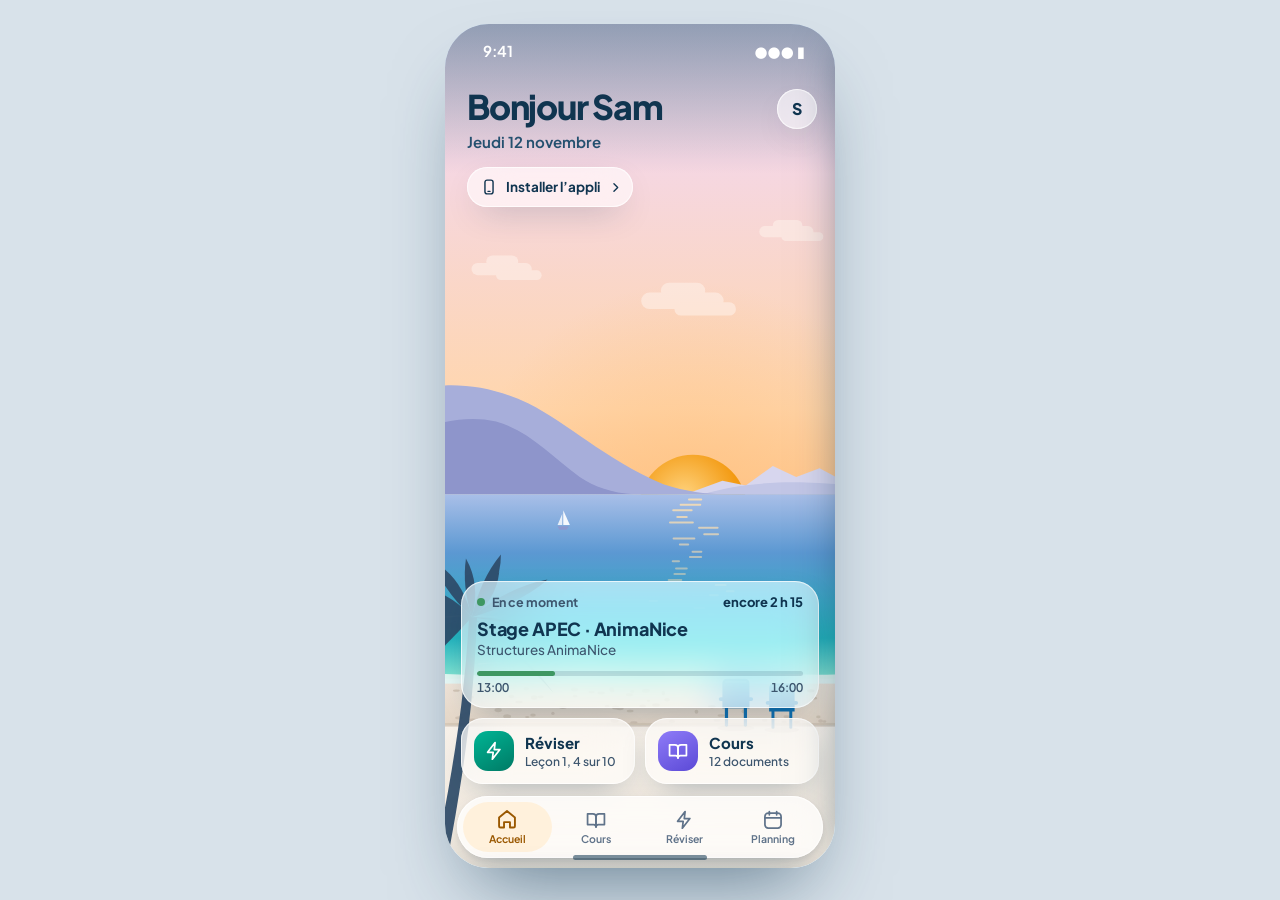
==== docs/design/prototype.html @ 5687e1c4 "Phase 4 prep: « Une vraie appli » (prototype, brief, Cours, plain-words docs) - docs/design/prototyp" ====
<!doctype html>
<!--
  Promo MAPST · Phase 4 « Une vraie appli »: a working prototype of the new shell.
  Written by Claude chat on 12 Nov 2026. Read docs/phases/phase-4.md first: it says where each
  block of this file goes in the app. The CSS here is meant to be copied, not re-invented.

  What works: the 4 tabs and their transitions, the floating glass tab bar, the living home
  (sky by time of day, entrance, « Le savais-tu ? »), the coloured tab headers that shrink on
  scroll, one pushed page (tap a theme in Réviser), the install sheet (tap « Installer l'appli »).
  Try a sky with ?ciel=aube | jour | couchant | nuit, and the installed look with &installe. On a computer it shows inside a phone frame.

  Open it through a local server from the repository root:
      python3 -m http.server 8000   then   http://localhost:8000/docs/design/prototype.html
-->
<html lang="fr">
<head>
<meta charset="utf-8">
<meta name="viewport" content="width=device-width, initial-scale=1, viewport-fit=cover">
<meta name="apple-mobile-web-app-capable" content="yes">
<meta name="apple-mobile-web-app-status-bar-style" content="black-translucent">
<title>Promo MAPST, prototype</title>
<style>
@font-face { font-family: "Plus Jakarta Sans"; src: url("../../vendor/fonts/plus-jakarta-sans.woff2") format("woff2"); font-weight: 200 800; }

/* ======================================================================================
   1. TOKENS. Same as Phase 3 (css/01-tokens.css), plus the block « new in Phase 4 ».
   ====================================================================================== */
:root {
  --bg: #F3F7FA; --surface: #FFFFFF; --surface-2: #EDF3F7; --line: #E1E9F0;
  --ink: #103550; --ink-2: #4F6680; --ink-3: #60738A; --on-accent: #FFFFFF;
  --scrim: rgba(16, 53, 80, .42);
  --azur: #1070B0;           --azur-ink: #1070B0;           --azur-tint: #E5F1FA;
  --turquoise: #00E6BF;      --turquoise-ink: #007A65;      --turquoise-tint: #DCFAF2;
  --soleil: #F09000;         --soleil-ink: #9A5800;         --soleil-tint: #FFF1DC;
  --lavande: #7766EE;        --lavande-ink: #5B49D6;        --lavande-tint: #EEECFE;
  --bougainvillier: #E0437C; --bougainvillier-ink: #BE2C62; --bougainvillier-tint: #FDE7EF;
  --olivier: #3E9762;        --olivier-ink: #2E7A4E;        --olivier-tint: #E3F4E9;
  --galet: #8E9BA8;          --galet-ink: #5A6B7C;          --galet-tint: #EEF1F4;
  --citron: #E7B416;         --citron-ink: #7A5D00;         --citron-tint: #FFF5D3;
  --btn: #00E6BF; --on-btn: #103550;
  --font: "Plus Jakarta Sans", system-ui, -apple-system, "Segoe UI", sans-serif;
  --r-sheet: 28px; --r-card: 20px; --r-tile: 18px; --r-control: 12px; --r-pill: 999px;
  --shadow: 0 1px 2px rgba(16, 53, 80, .05), 0 10px 28px -14px rgba(16, 53, 80, .28);
  --gutter: 16px;

  /* ---------- new in Phase 4 ---------- */
  /* One gradient per tab: the header of the tab, the bar of its pages, the status bar behind the clock.
     The top of each gradient is dark enough for the white clock of the iPhone (3:1 or more). */
  --grad-accueil:  linear-gradient(168deg, #8A4B00 0%, #C97A00 55%, #F0A93A 100%);   /* Profil and its pages */
  --grad-cours:    linear-gradient(168deg, #5140CC 0%, #7362EC 52%, #A898FF 100%);
  --grad-reviser:  linear-gradient(168deg, #006553 0%, #00977C 52%, #25CDAE 100%);
  --grad-planning: linear-gradient(168deg, #0A5489 0%, #1070B0 50%, #49A4E2 100%);
  --top-accueil: #8A4B00; --top-cours: #5140CC; --top-reviser: #006553; --top-planning: #0A5489;   /* theme-color on Android */
  /* Glass: translucent surfaces that blur what is behind them. */
  --glass: rgba(255, 255, 255, .62);
  --glass-strong: rgba(255, 255, 255, .78);
  --glass-line: rgba(255, 255, 255, .72);
  --glass-blur: blur(22px) saturate(170%);
  --glass-shadow: 0 12px 34px -14px rgba(16, 53, 80, .42);
  --on-glass: #103550; --on-glass-2: #3D566E;
  /* Glass on a coloured header (white text). */
  --glass-on-color: rgba(255, 255, 255, .2);
  --glass-on-color-line: rgba(255, 255, 255, .28);
  /* Motion: three durations, two curves. Nothing else. */
  --t-fast: 160ms; --t-base: 260ms; --t-slow: 520ms;
  --ease-out: cubic-bezier(.2, .8, .2, 1);          /* things arriving */
  --ease-spring: cubic-bezier(.3, 1.45, .45, 1);    /* things that land with a little bounce */
  /* Safe areas of the phone (the frame below fakes them on a computer). */
  --safe-top: env(safe-area-inset-top, 0px);
  --safe-bottom: env(safe-area-inset-bottom, 0px);
  --tabbar-h: 62px;
  --tabbar-gap: max(10px, calc(var(--safe-bottom) - 8px));     /* space under the floating bar */
  --tabbar-space: calc(var(--tabbar-h) + var(--tabbar-gap) + 14px);  /* room to leave at the end of every page */
}
@media (prefers-color-scheme: dark) {
  :root {
    --bg: #0B1A28; --surface: #132637; --surface-2: #1B3146; --line: #23394E;
    --ink: #EAF2F8; --ink-2: #A9BCCC; --ink-3: #7F98AD; --on-accent: #0B1A28;
    --scrim: rgba(0, 0, 0, .55);
    --azur: #3D9AE0;           --azur-ink: #7CC0F2;           --azur-tint: rgba(61, 154, 224, .18);
    --turquoise: #00E6BF;      --turquoise-ink: #41EDCF;      --turquoise-tint: rgba(0, 230, 191, .14);
    --soleil: #FF9F1C;         --soleil-ink: #FFB95C;         --soleil-tint: rgba(255, 159, 28, .16);
    --lavande: #8F82FF;        --lavande-ink: #B4ABFF;        --lavande-tint: rgba(143, 130, 255, .18);
    --bougainvillier: #FF5C93; --bougainvillier-ink: #FF8FB5; --bougainvillier-tint: rgba(255, 92, 147, .16);
    --olivier: #4FBF7F;        --olivier-ink: #86DAA8;        --olivier-tint: rgba(79, 191, 127, .16);
    --galet: #8E9BA8;          --galet-ink: #B9C4CF;          --galet-tint: rgba(142, 155, 168, .16);
    --citron: #F5CF4A;         --citron-ink: #F8DA74;         --citron-tint: rgba(245, 207, 74, .15);
    --shadow: 0 1px 2px rgba(0, 0, 0, .3), 0 12px 28px -16px rgba(0, 0, 0, .7);
    --grad-accueil:  linear-gradient(168deg, #4F2B00 0%, #7A4A00 55%, #A86A12 100%);
    --grad-cours:    linear-gradient(168deg, #2E2385 0%, #4A3BB8 55%, #6A5AD8 100%);
    --grad-reviser:  linear-gradient(168deg, #00382E 0%, #005E4E 55%, #008A72 100%);
    --grad-planning: linear-gradient(168deg, #06304F 0%, #0B4C7C 55%, #1670AE 100%);
    --top-accueil: #4F2B00; --top-cours: #2E2385; --top-reviser: #00382E; --top-planning: #06304F;
  }
}

/* ======================================================================================
   2. APP FEEL. These few rules are what stops it feeling like a web page.
   ====================================================================================== */
* { box-sizing: border-box; -webkit-tap-highlight-color: transparent; }
html, body { height: 100%; margin: 0; overflow: hidden; overscroll-behavior: none; background: var(--bg); }
body { font: 500 15px/1.45 var(--font); color: var(--ink); -webkit-font-smoothing: antialiased;
       -webkit-user-select: none; user-select: none; -webkit-touch-callout: none; touch-action: manipulation; }
button, a { font: inherit; color: inherit; text-decoration: none; border: 0; background: none; padding: 0; text-align: inherit; cursor: pointer; }
/* Everything you can tap answers the finger at once. */
.tap { transition: transform var(--t-fast) var(--ease-out), opacity var(--t-fast); }
.tap:active { transform: scale(.965); opacity: .9; }
svg.i { width: 22px; height: 22px; fill: none; stroke: currentColor; stroke-width: 1.9; stroke-linecap: round; stroke-linejoin: round; flex: none; }
svg.i--s { width: 18px; height: 18px; } svg.i--xs { width: 15px; height: 15px; stroke-width: 2.2; } svg.i--fill { fill: currentColor; stroke: none; }

/* The app fills the screen and never scrolls as a whole: each view scrolls inside. */
.app { position: fixed; inset: 0; overflow: hidden; background: var(--bg); }
.view { position: absolute; inset: 0; overflow-y: auto; overscroll-behavior: contain; -webkit-overflow-scrolling: touch;
        visibility: hidden; scrollbar-width: none; }
.view::-webkit-scrollbar { display: none; }
.view.is-on { visibility: visible; }

/* ======================================================================================
   3. CHANGING TAB. The new view comes from the side of its tab; its blocks follow one by one.
   ====================================================================================== */
.view.is-entering { animation: view-in var(--t-base) var(--ease-out) both; }
.view.is-leaving  { visibility: visible; animation: view-out var(--t-fast) ease-in both; pointer-events: none; }
@keyframes view-in  { from { opacity: 0; transform: translateX(calc(var(--dir, 1) * 26px)); } }
@keyframes view-out { to   { opacity: 0; transform: translateX(calc(var(--dir, 1) * -14px)); } }
/* Blocks marked .rise come up one after the other (set --i: 0, 1, 2… in order). */
.view.is-entering .rise { animation: rise var(--t-slow) var(--ease-out) both; animation-delay: calc(60ms + var(--i, 0) * 45ms); }
@keyframes rise { from { opacity: 0; transform: translateY(14px); } }

/* ======================================================================================
   4. THE TAB BAR. A glass capsule that floats over the page; a « lens » slides under the icons.
   ====================================================================================== */
.tabbar { position: absolute; left: 12px; right: 12px; bottom: var(--tabbar-gap); height: var(--tabbar-h); z-index: 20;
          display: grid; grid-template-columns: repeat(4, 1fr); padding: 6px; border-radius: 31px;
          background: var(--glass-strong); -webkit-backdrop-filter: var(--glass-blur); backdrop-filter: var(--glass-blur);
          box-shadow: 0 14px 34px -12px rgba(16, 53, 80, .38), 0 2px 6px rgba(16, 53, 80, .08), inset 0 0 0 1px var(--glass-line); }
.tabbar__lens { position: absolute; top: 6px; bottom: 6px; left: 6px; width: calc((100% - 12px) / 4); border-radius: 25px;
                background: var(--lens, var(--soleil-tint)); transform: translateX(calc(var(--at, 0) * 100%));
                transition: transform 420ms var(--ease-spring), background-color var(--t-base); }
.tab { position: relative; display: flex; flex-direction: column; align-items: center; justify-content: center; gap: 2px;
       font: 650 10.5px/1.1 var(--font); color: var(--ink-3); transition: color var(--t-base); }
.tab svg { transition: transform 420ms var(--ease-spring); }
.tab.is-on { color: var(--c); }
.tab.is-on svg { transform: translateY(-1px) scale(1.08); }
.tab:active svg { transform: scale(.88); }
.app[data-tab="accueil"][data-ciel="nuit"] .tabbar { --glass-strong: rgba(12, 30, 48, .72); --glass-line: rgba(255, 255, 255, .12); }
.app[data-tab="accueil"][data-ciel="nuit"] .tab:not(.is-on) { color: rgba(255, 255, 255, .7); }
.app[data-tab="accueil"][data-ciel="nuit"] .tabbar__lens { background: rgba(255, 255, 255, .14); }
.app[data-tab="accueil"][data-ciel="nuit"] .tab.is-on { color: #FFD28A; }
@media (prefers-color-scheme: dark) { .tabbar { --glass-strong: rgba(19, 38, 55, .78); --glass-line: rgba(255, 255, 255, .1); } }

/* ======================================================================================
   5. ACCUEIL. The bay fills the screen; everything else is glass floating on it.
   ====================================================================================== */
.home { overflow: hidden; color: var(--on-sky); --on-sky: #103550; --on-sky-2: #24506F; }
/* The picture: anchored at the bottom, 23 % taller than the screen, so the horizon sits above the cards. */
.home__sky { position: absolute; inset: 0; overflow: hidden; background: #BFE1F7; }
.home__sky svg { position: absolute; left: 0; bottom: 0; width: 100%; height: 123%; display: block; }
@media (max-height: 720px) { .home__sky svg { height: 140%; } }   /* small phones: lift the horizon above the cards */
.home__sky .old { transition: opacity 900ms ease; }        /* cross-fade when the sky changes */
/* A soft shade at the top so the white clock of the iPhone stays readable on a pale sky. */
.home__shade { position: absolute; inset: 0 0 auto 0; height: 150px; pointer-events: none;
               background: linear-gradient(rgba(16, 53, 80, .34), rgba(16, 53, 80, 0)); }
.home[data-ciel="couchant"], .home[data-ciel="nuit"] { --on-sky: #FFFFFF; --on-sky-2: rgba(255, 255, 255, .86); }
.home[data-ciel="couchant"] .home__shade { height: 260px; background: linear-gradient(rgba(34, 22, 70, .5), rgba(34, 22, 70, 0)); }
.home[data-ciel="nuit"] .home__shade { background: none; }
/* Night: dark glass, white text. */
.home[data-ciel="nuit"] { --glass: rgba(9, 26, 44, .52); --glass-line: rgba(255, 255, 255, .14); --on-glass: #FFFFFF; --on-glass-2: rgba(255, 255, 255, .78); }

.home__top { position: absolute; left: 22px; right: 18px; top: calc(var(--safe-top) + 18px); display: flex; justify-content: space-between; align-items: flex-start; gap: 12px; }
.home__hello { font: 800 34px/1.08 var(--font); letter-spacing: -.035em; margin: 0; }
.home__hello span { display: inline-block; }
.home__date { font: 650 15px/1.3 var(--font); color: var(--on-sky-2); margin: 6px 0 0; }
.home__me { width: 40px; height: 40px; border-radius: 50%; display: grid; place-items: center; font: 800 16px/1 var(--font); color: var(--on-glass); }
/* « Le savais-tu ? »: one course fact at a time, its words arriving one by one. */
.fact { margin: 16px 0 0; max-width: 270px; font: 550 14px/1.42 var(--font); color: var(--on-sky-2); min-height: 60px; }
.fact b { display: block; font: 750 12px/1.2 var(--font); color: var(--on-sky); margin-bottom: 3px; }
.fact .w { display: inline-block; opacity: 0; transform: translateY(8px); filter: blur(4px); animation: word 520ms var(--ease-out) forwards; animation-delay: calc(var(--n) * 38ms); }
.fact.is-out { opacity: 0; transition: opacity 400ms; }
@keyframes word { to { opacity: 1; transform: none; filter: none; } }

.glass { background: var(--glass); -webkit-backdrop-filter: var(--glass-blur); backdrop-filter: var(--glass-blur);
         box-shadow: var(--glass-shadow), inset 0 0 0 1px var(--glass-line); color: var(--on-glass); }
/* The dock: what's on now, then two ways out. It sits just above the tab bar. */
.home__dock { position: absolute; left: var(--gutter); right: var(--gutter); bottom: calc(var(--tabbar-space) - 2px); display: grid; gap: 10px; }
/* Not installed yet: this pill takes the place of « Le savais-tu ? ». Installed: it is never shown. */
.install { display: inline-flex; align-items: center; gap: 8px; height: 40px; margin-top: 16px; padding: 0 10px 0 13px; border-radius: 20px; font: 700 13.5px/1 var(--font); }
.app:not(.is-installed) .fact, .app.is-installed .install { display: none; }
.now { display: block; padding: 15px 16px 14px; border-radius: 24px; }
.now__label { display: flex; align-items: center; gap: 7px; font: 700 12.5px/1 var(--font); color: var(--on-glass-2); }
.now__label b { margin-left: auto; font: 750 13px/1 var(--font); color: var(--on-glass); }
.pulse { width: 8px; height: 8px; border-radius: 50%; background: var(--olivier); box-shadow: 0 0 0 0 color-mix(in srgb, var(--olivier) 60%, transparent); animation: pulse 2.2s infinite; }
@keyframes pulse { 70% { box-shadow: 0 0 0 8px transparent; } 100% { box-shadow: 0 0 0 0 transparent; } }
.now__title { font: 750 18px/1.25 var(--font); letter-spacing: -.01em; margin: 9px 0 1px; }
.now__place { font: 500 13.5px/1.3 var(--font); color: var(--on-glass-2); }
.now__bar { height: 5px; border-radius: 3px; background: color-mix(in srgb, var(--on-glass) 14%, transparent); margin-top: 12px; overflow: hidden; }
.now__bar i { display: block; height: 100%; width: 24%; border-radius: 3px; background: var(--olivier); }
.now__times { display: flex; justify-content: space-between; margin-top: 6px; font: 600 12px/1 var(--font); color: var(--on-glass-2); font-variant-numeric: tabular-nums; }
.home__go { display: grid; grid-template-columns: 1fr 1fr; gap: 10px; }
.go { display: flex; align-items: center; gap: 11px; padding: 12px 12px 12px 13px; border-radius: 22px; min-height: 66px; }
.go__icon { width: 40px; height: 40px; border-radius: 14px; display: grid; place-items: center; flex: none; color: #fff; }
.go b { display: block; font: 750 15px/1.2 var(--font); }
.go small { display: block; font: 550 12px/1.25 var(--font); color: var(--on-glass-2); margin-top: 2px; }

/* The living scene (classes come from docs/design/baie.py). Only while Accueil is on screen. */
.home.is-on .b-glow   { animation: glow 7s ease-in-out infinite alternate; }
.home.is-on .b-glit   { animation: glit 3.4s ease-in-out infinite alternate; }
.home.is-on .b-glit:nth-of-type(3n)   { animation-delay: -1.1s; animation-duration: 2.6s; }
.home.is-on .b-glit:nth-of-type(3n+1) { animation-delay: -2.3s; animation-duration: 4.1s; }
.home.is-on .b-boat   { animation: boat 46s ease-in-out infinite alternate; }
.home.is-on .b-cloud  { animation: cloud 80s linear infinite alternate; }
.home.is-on .b-cloud:nth-of-type(2n) { animation-duration: 110s; animation-direction: alternate-reverse; }
.home.is-on .b-wave   { animation: wave 5.5s ease-in-out infinite alternate; }
.home.is-on .b-fronds { animation: fronds 6.5s ease-in-out infinite alternate; }
.home.is-on .b-star:nth-of-type(4n) { animation: glit 2.8s ease-in-out infinite alternate; }
@keyframes glow   { from { transform: scale(1); opacity: .86; } to { transform: scale(1.09); opacity: 1; } }
@keyframes glit   { from { opacity: .12; } }
@keyframes boat   { from { transform: translate(-10px, 0); } 50% { transform: translate(8px, -1px); } to { transform: translate(26px, 0); } }
@keyframes cloud  { from { transform: translateX(-16px); } to { transform: translateX(22px); } }
@keyframes wave   { from { transform: translateX(-7px); } to { transform: translateX(7px); } }
@keyframes fronds { from { transform: rotate(-1.4deg); } to { transform: rotate(1.8deg); } }

/* Opening the app: the picture settles, the sun comes up, the words and the glass follow. Once. */
.home.is-opening .home__sky svg { animation: sky-in 1300ms var(--ease-out) both; }
.home.is-opening .b-sun, .home.is-opening .b-glow { animation: sun-up 1500ms var(--ease-out) both; }
.home.is-opening .home__hello span { animation: rise 700ms var(--ease-out) both; animation-delay: calc(250ms + var(--i) * 90ms); }
.home.is-opening .home__date, .home.is-opening .home__me, .home.is-opening .install { animation: rise 600ms var(--ease-out) 480ms both; }
.home.is-opening .home__dock > * { animation: land 760ms var(--ease-spring) both; animation-delay: calc(520ms + var(--i) * 90ms); }
.home.is-opening ~ .tabbar { animation: land 760ms var(--ease-spring) 380ms both; }
@keyframes sky-in { from { transform: scale(1.07); opacity: .4; } }
@keyframes sun-up { from { transform: translateY(34px); } }
@keyframes land   { from { opacity: 0; transform: translateY(34px) scale(.97); } }

/* ======================================================================================
   6. THE OTHER TABS. A coloured header (it carries the title and the main control),
      then the content on a rounded sheet that overlaps it.
   ====================================================================================== */
.hd { position: relative; padding: calc(var(--safe-top) + 14px) var(--gutter) 46px; color: #fff; overflow: hidden; background: var(--grad); }
/* Two soft lights in the header: cheap, and it stops the colour looking flat. */
.hd::before, .hd::after { content: ""; position: absolute; border-radius: 50%; pointer-events: none; }
.hd::before { width: 260px; height: 260px; right: -90px; top: -120px; background: radial-gradient(closest-side, rgba(255, 255, 255, .26), transparent); }
.hd::after  { width: 220px; height: 220px; left: -80px; bottom: -130px; background: radial-gradient(closest-side, rgba(255, 255, 255, .16), transparent); }
.hd > * { position: relative; z-index: 1; }
.hd--lift { padding-bottom: 76px; }
.hd__row { display: flex; align-items: center; justify-content: space-between; gap: 10px; min-height: 44px; }
.hd__title { font: 800 30px/1.1 var(--font); letter-spacing: -.03em; margin: 0; }
.hd__sub { font: 550 14px/1.4 var(--font); opacity: .88; margin: 4px 0 0; }
.gchip { display: inline-flex; align-items: center; gap: 5px; height: 32px; padding: 0 12px 0 10px; border-radius: 16px; font: 700 13px/1 var(--font);
         background: var(--glass-on-color); box-shadow: inset 0 0 0 1px var(--glass-on-color-line); -webkit-backdrop-filter: blur(12px); backdrop-filter: blur(12px); color: #fff; }
.gbtn { width: 36px; height: 36px; border-radius: 50%; display: grid; place-items: center; background: #fff; color: var(--mode-deep); }
.gcard { margin-top: 16px; padding: 14px; border-radius: 22px; display: flex; align-items: center; gap: 13px;
         background: var(--glass-on-color); box-shadow: inset 0 0 0 1px var(--glass-on-color-line); -webkit-backdrop-filter: blur(14px); backdrop-filter: blur(14px); }
.gseg { margin-top: 14px; display: grid; grid-template-columns: repeat(3, 1fr); height: 38px; padding: 3px; border-radius: 13px; background: rgba(255, 255, 255, .18); box-shadow: inset 0 0 0 1px var(--glass-on-color-line); }
.gseg span { display: grid; place-items: center; border-radius: 10px; font: 650 13px/1 var(--font); color: rgba(255, 255, 255, .9); }
.gseg span.on { background: #fff; color: var(--mode-deep); font-weight: 750; box-shadow: 0 2px 8px rgba(0, 0, 0, .14); }
.gsearch { margin-top: 14px; display: flex; align-items: center; gap: 9px; height: 42px; padding: 0 14px; border-radius: 14px; font: 550 15px/1 var(--font); color: rgba(255, 255, 255, .88);
           background: var(--glass-on-color); box-shadow: inset 0 0 0 1px var(--glass-on-color-line); }
/* The sheet that carries the content. */
.body { position: relative; z-index: 2; margin-top: -26px; min-height: 60%; padding: 18px var(--gutter) var(--tabbar-space); background: var(--bg); border-radius: var(--r-sheet) var(--r-sheet) 0 0; }
.body--lift { padding-top: 0; }            /* when a card straddles the header (Planning) */
.body--lift > :first-child { transform: translateY(-34px); margin-bottom: -22px; }
/* The small bar that stays at the top once the big header has scrolled away. It also colours the status bar. */
.topbar { position: absolute; inset: 0 0 auto 0; z-index: 15; height: calc(var(--safe-top) + 44px); padding-top: var(--safe-top); background: var(--grad); color: #fff;
          display: flex; align-items: center; justify-content: center; font: 750 16px/1 var(--font); opacity: 0; pointer-events: none; transition: opacity var(--t-fast); }
.topbar.is-on { opacity: 1; }
.topbar--page { opacity: 1; pointer-events: auto; justify-content: flex-start; padding-left: 8px; }   /* pages opened from a tab */
.topbar--page a { display: inline-flex; align-items: center; gap: 1px; font: 650 16px/1 var(--font); }
/* --mode-deep is the colour of text and icons on the white controls of a header (same in light and dark). */
.m-accueil  { --grad: var(--grad-accueil);  --mode-ink: var(--soleil-ink);    --mode-tint: var(--soleil-tint);    --mode-deep: #8A4B00; }
.m-cours    { --grad: var(--grad-cours);    --mode-ink: var(--lavande-ink);   --mode-tint: var(--lavande-tint);   --mode-deep: #5140CC; }
.m-reviser  { --grad: var(--grad-reviser);  --mode-ink: var(--turquoise-ink); --mode-tint: var(--turquoise-tint); --mode-deep: #006553; }
.m-planning { --grad: var(--grad-planning); --mode-ink: var(--azur-ink);      --mode-tint: var(--azur-tint);      --mode-deep: #0A5489; }

/* ---------- pieces shared by the three tabs (as in Phase 3, slightly rounder) ---------- */
.card { background: var(--surface); border-radius: var(--r-card); box-shadow: var(--shadow); }
.list { background: var(--surface); border-radius: var(--r-card); box-shadow: var(--shadow); overflow: hidden; }
.row { display: flex; align-items: center; gap: 12px; padding: 13px 14px 13px 16px; min-height: 58px; width: 100%; }
.row + .row { border-top: 1px solid var(--line); }
.row__main { flex: 1; min-width: 0; } .row__title { font: 650 15px/1.35 var(--font); }
.small { font: 500 13px/1.4 var(--font); } .muted { color: var(--ink-2); } .faint { color: var(--ink-3); } .chev { color: var(--ink-3); }
.tile-icon { width: 38px; height: 38px; border-radius: 12px; display: grid; place-items: center; flex: none; background: var(--c-tint); color: var(--c-ink); }
.section-title { font: 700 17px/1.3 var(--font); margin: 22px 4px 10px; display: flex; align-items: baseline; justify-content: space-between; }
.section-title small { font: 600 13px/1 var(--font); color: var(--ink-3); }
.tag { display: inline-flex; align-items: center; height: 20px; padding: 0 7px; border-radius: 6px; font: 700 11px/1 var(--font); background: var(--c-tint); color: var(--c-ink); }
.bar { height: 5px; border-radius: 3px; background: color-mix(in srgb, var(--c) 18%, var(--surface-2)); overflow: hidden; } .bar i { display: block; height: 100%; border-radius: 3px; background: var(--c); }
.c-bougainvillier { --c: var(--bougainvillier); --c-ink: var(--bougainvillier-ink); --c-tint: var(--bougainvillier-tint); }
.c-soleil { --c: var(--soleil); --c-ink: var(--soleil-ink); --c-tint: var(--soleil-tint); }
.c-lavande { --c: var(--lavande); --c-ink: var(--lavande-ink); --c-tint: var(--lavande-tint); }
.c-turquoise { --c: var(--turquoise); --c-ink: var(--turquoise-ink); --c-tint: var(--turquoise-tint); }
.c-azur { --c: var(--azur); --c-ink: var(--azur-ink); --c-tint: var(--azur-tint); }
.c-olivier { --c: var(--olivier); --c-ink: var(--olivier-ink); --c-tint: var(--olivier-tint); }
.c-galet { --c: var(--galet); --c-ink: var(--galet-ink); --c-tint: var(--galet-tint); }
.c-citron { --c: var(--citron); --c-ink: var(--citron-ink); --c-tint: var(--citron-tint); }

/* Réviser: theme tiles washed with their colour, a big faint icon in the corner. */
.grid { display: grid; grid-template-columns: 1fr 1fr; gap: 12px; }
.tile { position: relative; overflow: hidden; display: flex; flex-direction: column; min-height: 142px; padding: 14px; border-radius: var(--r-tile); box-shadow: var(--shadow);
        background: linear-gradient(155deg, color-mix(in srgb, var(--c) 17%, var(--surface)) 0%, var(--surface) 72%); }
.tile__ghost { position: absolute; right: -14px; bottom: -16px; width: 92px; height: 92px; color: var(--c); opacity: .16; stroke-width: 1.5; }
.tile__title { font: 700 15px/1.3 var(--font); margin: 10px 0 0; }
.tile__foot { margin-top: auto; padding-top: 12px; position: relative; }
.tile__foot small { display: block; margin-top: 7px; font: 600 12px/1 var(--font); color: var(--ink-3); }
.ring { width: 46px; height: 46px; flex: none; }
.play { width: 44px; height: 44px; border-radius: 50%; display: grid; place-items: center; background: #fff; color: var(--mode-deep); flex: none; box-shadow: 0 6px 16px -6px rgba(0, 0, 0, .35); }

/* Planning: the week strip is a white card half on the header. */
.week { display: grid; grid-template-columns: repeat(7, 1fr); gap: 4px; padding: 10px 6px 8px; }
.day { display: flex; flex-direction: column; align-items: center; gap: 5px; }
.day small { font: 650 11px/1.3 var(--font); color: var(--ink-3); }
.day b { width: 40px; height: 40px; border-radius: 14px; display: grid; place-items: center; font: 750 16px/1 var(--font); font-variant-numeric: tabular-nums; transition: background var(--t-base), color var(--t-base), transform 380ms var(--ease-spring); }
.day.off b { color: var(--ink-3); font-weight: 600; }
.day.on b { background: var(--azur-ink); color: var(--on-accent); transform: scale(1.06); }
.dots { display: flex; gap: 3px; height: 6px; } .dots i { width: 6px; height: 6px; border-radius: 50%; background: var(--c); }
.weekhead { display: flex; align-items: center; justify-content: space-between; margin-top: 12px; font: 700 16px/1 var(--font); }
.banner { display: flex; gap: 10px; align-items: flex-start; margin: 0 0 14px; padding: 12px 14px; border-radius: 16px; background: var(--citron-tint); font: 500 13px/1.4 var(--font); color: var(--ink-2); }
.banner b { color: var(--ink); font-weight: 700; }
.row__time { width: 46px; flex: none; font: 700 14px/1.25 var(--font); font-variant-numeric: tabular-nums; }
.row__time span { display: block; font: 500 13px/1.3 var(--font); color: var(--ink-3); }
.slot-bar { width: 4px; align-self: stretch; border-radius: 2px; flex: none; background: var(--c); }

/* Cours: one row per document. The square says what kind of file it is. */
.doc-kind { width: 40px; height: 46px; border-radius: 10px; display: grid; place-items: center; flex: none; font: 800 10px/1 var(--font); letter-spacing: .02em; background: var(--c-tint); color: var(--c-ink); }

/* ======================================================================================
   7. PAGES AND SHEETS (the look only: js/core/nav.js already moves them).
   ====================================================================================== */
.page { position: absolute; inset: 0; z-index: 12; background: var(--bg); overflow-y: auto; transform: translateX(100%); transition: transform 380ms var(--ease-out); box-shadow: -18px 0 40px -24px rgba(16, 53, 80, .5); }
.page.is-on { transform: none; }
.page__body { padding: calc(var(--safe-top) + 44px + 18px) var(--gutter) var(--tabbar-space); }
.scrim { position: absolute; inset: 0; z-index: 30; background: var(--scrim); opacity: 0; pointer-events: none; transition: opacity var(--t-base); }
.sheet { position: absolute; inset: auto 0 0 0; z-index: 31; background: var(--surface); border-radius: var(--r-sheet) var(--r-sheet) 0 0; padding: 10px 20px calc(var(--safe-bottom) + 22px);
         transform: translateY(105%); transition: transform 460ms var(--ease-spring); box-shadow: 0 -20px 40px -20px rgba(16, 53, 80, .4); }
.sheet-open .scrim { opacity: 1; pointer-events: auto; } .sheet-open .sheet { transform: none; }
.grabber { width: 38px; height: 5px; border-radius: 3px; background: var(--line); margin: 0 auto 16px; }
.steps { margin: 16px 0 0; padding: 0; list-style: none; counter-reset: s; display: grid; gap: 12px; }
.steps li { counter-increment: s; display: flex; gap: 12px; align-items: center; font: 600 15px/1.35 var(--font); }
.steps li::before { content: counter(s); width: 30px; height: 30px; border-radius: 50%; display: grid; place-items: center; flex: none; font: 800 14px/1 var(--font); background: var(--turquoise-tint); color: var(--turquoise-ink); }
.kbd { display: inline-grid; place-items: center; min-width: 26px; height: 26px; padding: 0 5px; border-radius: 7px; background: var(--surface-2); color: var(--azur-ink); vertical-align: -6px; }
.btn { display: flex; align-items: center; justify-content: center; height: 48px; border-radius: 15px; font: 700 16px/1 var(--font); background: var(--btn); color: var(--on-btn); width: 100%; margin-top: 20px; }

/* Calm phones: no movement, everything is simply there. */
@media (prefers-reduced-motion: reduce) { *, *::before, *::after { animation: none !important; transition-duration: 1ms !important; } .fact .w { opacity: 1; transform: none; filter: none; } }

/* ======================================================================================
   8. ONLY FOR THIS PROTOTYPE: a phone frame on a computer, with fake safe areas and a fake clock.
   ====================================================================================== */
.fake-status { display: none; }
@media (min-width: 600px) {
  html, body { background: #D8E2EA; }
  .app { position: relative; inset: auto; width: 390px; height: 844px; margin: 24px auto; border-radius: 44px; box-shadow: 0 40px 80px -30px rgba(16, 53, 80, .6); --safe-top: 47px; --safe-bottom: 34px; }
  .fake-status { display: flex; position: absolute; inset: 0 0 auto 0; height: 47px; z-index: 40; padding: 6px 30px 0 38px; align-items: center; justify-content: space-between; font: 650 15px/1 var(--font); color: #fff; pointer-events: none; }
  .fake-status::after { content: ""; position: absolute; left: 50%; top: 831px; width: 134px; height: 5px; margin-left: -67px; border-radius: 3px; background: currentColor; opacity: .55; }
  .app[data-tab]:not([data-tab="accueil"]) .fake-status::after, .app[data-ciel="aube"] .fake-status::after, .app[data-ciel="jour"] .fake-status::after { background: #103550; }
}
</style>
</head>
<body>
<svg width="0" height="0" style="position:absolute" aria-hidden="true"><defs>
  <symbol id="home" viewBox="0 0 24 24"><path d="M4 10.4 12 4l8 6.4V19a1.6 1.6 0 0 1-1.6 1.6H15v-5.4H9v5.4H5.6A1.6 1.6 0 0 1 4 19z"/></symbol>
  <symbol id="bolt" viewBox="0 0 24 24"><path d="M13.2 2.8 5 13.4h6.1L10.2 21 18.4 10.4h-6.1z"/></symbol>
  <symbol id="book" viewBox="0 0 24 24"><path d="M2.8 5.2h5.8A3.4 3.4 0 0 1 12 8.6v11a2.6 2.6 0 0 0-2.6-2.6H2.8z"/><path d="M21.2 5.2h-5.8A3.4 3.4 0 0 0 12 8.6v11a2.6 2.6 0 0 1 2.6-2.6h6.6z"/></symbol>
  <symbol id="cal" viewBox="0 0 24 24"><rect x="3.2" y="4.6" width="17.6" height="16.2" rx="3.6"/><path d="M3.2 9.6h17.6M8 2.8v3.6M16 2.8v3.6"/></symbol>
  <symbol id="left" viewBox="0 0 24 24"><path d="m14.5 18-6-6 6-6"/></symbol>
  <symbol id="right" viewBox="0 0 24 24"><path d="m9.5 18 6-6-6-6"/></symbol>
  <symbol id="plus" viewBox="0 0 24 24"><path d="M12 5.5v13M5.5 12h13"/></symbol>
  <symbol id="x" viewBox="0 0 24 24"><path d="M6.5 6.5l11 11M17.5 6.5l-11 11"/></symbol>
  <symbol id="flame" viewBox="0 0 24 24"><path d="M12 2.8c.6 3 2.6 4.6 4.1 6.4 1.4 1.7 2.4 3.4 2.4 5.6a6.5 6.5 0 0 1-13 0c0-2.4 1.2-4.2 2.6-5.6.3 1.4 1 2.4 2 2.8C9.6 9 10.2 5.4 12 2.8z"/></symbol>
  <symbol id="repeat" viewBox="0 0 24 24"><path d="M17 2.5 20.5 6 17 9.5"/><path d="M3.5 11V9.5A3.5 3.5 0 0 1 7 6h13.5"/><path d="M7 21.5 3.5 18 7 14.5"/><path d="M20.5 13v1.5A3.5 3.5 0 0 1 17 18H3.5"/></symbol>
  <symbol id="flag" viewBox="0 0 24 24"><path d="M5.5 21V4.4M5.5 4.4h11.6l-2.1 4 2.1 4H5.5"/></symbol>
  <symbol id="play" viewBox="0 0 24 24"><path d="M8.5 5.8v12.4l10-6.2z" fill="currentColor"/></symbol>
  <symbol id="info" viewBox="0 0 24 24"><circle cx="12" cy="12" r="8.6"/><path d="M12 11v5.2M12 7.9v.1"/></symbol>
  <symbol id="search" viewBox="0 0 24 24"><circle cx="11" cy="11" r="6.6"/><path d="m16 16 4.4 4.4"/></symbol>
  <symbol id="phone" viewBox="0 0 24 24"><rect x="6.6" y="2.8" width="10.8" height="18.4" rx="2.8"/><path d="M10.6 17.8h2.8"/></symbol>
  <symbol id="share" viewBox="0 0 24 24"><path d="M12 14.6V3.4M8 7l4-3.8L16 7"/><path d="M8 10.4H6.6A1.8 1.8 0 0 0 4.8 12.2v6.6a1.8 1.8 0 0 0 1.8 1.8h10.8a1.8 1.8 0 0 0 1.8-1.8v-6.6a1.8 1.8 0 0 0-1.8-1.8H16"/></symbol>
  <symbol id="dots" viewBox="0 0 24 24"><path d="M6 12h.1M12 12h.1M18 12h.1" stroke-width="3"/></symbol>
  <symbol id="addbox" viewBox="0 0 24 24"><rect x="4" y="4" width="16" height="16" rx="4"/><path d="M12 8.4v7.2M8.4 12h7.2"/></symbol>
  <symbol id="figure" viewBox="0 0 24 24"><circle cx="12" cy="4.8" r="2.1"/><path d="M6 9.4 12 11l6-1.6M12 11v4.6M12 15.6 8.6 21M12 15.6l3.4 5.4"/></symbol>
  <symbol id="battery" viewBox="0 0 24 24"><rect x="2.6" y="7" width="16.4" height="10" rx="2.6"/><path d="M21.4 10.4v3.2M11.6 8.8 9.4 12.3h3.2l-2.2 3.5"/></symbol>
  <symbol id="users" viewBox="0 0 24 24"><circle cx="9" cy="8.4" r="3.2"/><path d="M3.2 19.6a5.8 5.8 0 0 1 11.6 0"/><circle cx="17.2" cy="9.6" r="2.4"/><path d="M15.8 14.6a4.6 4.6 0 0 1 5 5"/></symbol>
  <symbol id="dumbbell" viewBox="0 0 24 24"><path d="M6.6 7.6v8.8M17.4 7.6v8.8M3.6 9.8v4.4M20.4 9.8v4.4M6.6 12h10.8"/></symbol>
</defs></svg>

<div class="app" data-tab="accueil" data-ciel="aube">
  <div class="fake-status"><span>9:41</span><span>●●● ▮</span></div>

  <!-- ============================ ACCUEIL ============================ -->
  <section class="view home is-on is-opening" data-view="accueil" data-ciel="aube">
    <div class="home__sky"></div>
    <div class="home__shade"></div>
    <header class="home__top">
      <div>
        <h1 class="home__hello"><span style="--i:0">Bonjour</span> <span style="--i:1">Sam</span></h1>
        <p class="home__date">Jeudi 12 novembre</p>
        <p class="fact" aria-live="off"></p>
        <button class="install glass tap" data-open-sheet><svg class="i i--s"><use href="#phone"/></svg>Installer l’appli<svg class="i i--xs"><use href="#right"/></svg></button>
      </div>
      <button class="home__me glass tap" aria-label="Profil">S</button>
    </header>
    <div class="home__dock">
      <a class="now glass tap" style="--i:0" data-go="planning">
        <div class="now__label"><i class="pulse"></i>En ce moment<b>encore 2&nbsp;h&nbsp;15</b></div>
        <div class="now__title">Stage APEC · AnimaNice</div>
        <div class="now__place">Structures AnimaNice</div>
        <div class="now__bar"><i></i></div>
        <div class="now__times"><span>13:00</span><span>16:00</span></div>
      </a>
      <div class="home__go" style="--i:1">
        <a class="go glass tap" data-go="reviser"><span class="go__icon" style="background:linear-gradient(150deg,#00B595,#007A65)"><svg class="i"><use href="#bolt"/></svg></span><span><b>Réviser</b><small>Leçon 1, 4 sur 10</small></span></a>
        <a class="go glass tap" data-go="cours"><span class="go__icon" style="background:linear-gradient(150deg,#8F7CF8,#5B49D6)"><svg class="i"><use href="#book"/></svg></span><span><b>Cours</b><small>12 documents</small></span></a>
      </div>
    </div>
  </section>

  <!-- ============================ COURS ============================ -->
  <section class="view m-cours" data-view="cours">
    <div class="topbar">Cours</div>
    <header class="hd">
      <div class="hd__row"><h1 class="hd__title">Cours</h1></div>
      <p class="hd__sub">Les documents de la formation, rangés par thème.</p>
      <div class="gsearch"><svg class="i i--s"><use href="#search"/></svg>Chercher un document</div>
    </header>
    <div class="body">
      <h2 class="section-title rise" style="--i:0;margin-top:4px">Anatomie et mouvement <small>3 documents</small></h2>
      <div class="list rise" style="--i:1">
        <a class="row tap"><span class="doc-kind c-bougainvillier">PDF</span><div class="row__main"><div class="row__title">Anatomie du mouvement</div><div class="small muted">Le cours complet</div></div><svg class="i i--s chev"><use href="#right"/></svg></a>
        <a class="row tap"><span class="doc-kind c-bougainvillier">PDF</span><div class="row__main"><div class="row__title">Les muscles</div><div class="small muted">Planches à connaître</div></div><svg class="i i--s chev"><use href="#right"/></svg></a>
        <a class="row tap"><span class="doc-kind c-bougainvillier">PDF</span><div class="row__main"><div class="row__title">Récapitulatif des principaux mouvements <span class="tag c-turquoise">Nouveau</span></div></div><svg class="i i--s chev"><use href="#right"/></svg></a>
      </div>
      <h2 class="section-title rise" style="--i:2">Filières énergétiques <small>1 document</small></h2>
      <div class="list rise" style="--i:3">
        <a class="row tap"><span class="doc-kind c-soleil">DIAPO</span><div class="row__main"><div class="row__title">Les filières énergétiques</div><div class="small muted">Le diaporama du cours</div></div><svg class="i i--s chev"><use href="#right"/></svg></a>
      </div>
      <h2 class="section-title rise" style="--i:4">La fiche de séance <small>3 documents</small></h2>
      <div class="list rise" style="--i:5">
        <a class="row tap"><span class="doc-kind c-olivier">PDF</span><div class="row__main"><div class="row__title">La fiche de séance</div><div class="small muted">Leçon du 15 septembre</div></div><svg class="i i--s chev"><use href="#right"/></svg></a>
        <a class="row tap"><span class="doc-kind c-olivier">XLS</span><div class="row__main"><div class="row__title">Fiche de séance type</div><div class="small muted">Le modèle à remplir</div></div><svg class="i i--s chev"><use href="#right"/></svg></a>
      </div>
    </div>
  </section>

  <!-- ============================ RÉVISER ============================ -->
  <section class="view m-reviser" data-view="reviser">
    <div class="topbar">Réviser</div>
    <header class="hd">
      <div class="hd__row"><h1 class="hd__title">Réviser</h1>
        <span style="display:flex;gap:6px"><span class="gchip"><svg class="i i--xs i--fill"><use href="#flame"/></svg>3 jours</span><span class="gchip"><svg class="i i--xs i--fill"><use href="#bolt"/></svg>120 XP</span></span></div>
      <a class="gcard tap">
        <svg class="ring" viewBox="0 0 46 46"><circle cx="23" cy="23" r="19" fill="none" stroke="rgba(255,255,255,.28)" stroke-width="5"/><circle cx="23" cy="23" r="19" fill="none" stroke="#fff" stroke-width="5" stroke-linecap="round" stroke-dasharray="47.8 119.4" transform="rotate(-90 23 23)"/><text x="23" y="27.5" text-anchor="middle" font-family="Plus Jakarta Sans" font-weight="800" font-size="12" fill="#fff">4/10</text></svg>
        <div class="row__main"><div style="font:750 16px/1.25 var(--font)">Os et articulations</div><div class="small" style="opacity:.88">Continuer la leçon</div></div>
        <span class="play"><svg class="i"><use href="#play"/></svg></span>
      </a>
    </header>
    <div class="body">
      <div class="list rise" style="--i:0">
        <a class="row tap c-bougainvillier"><span class="tile-icon"><svg class="i i--s"><use href="#repeat"/></svg></span><div class="row__main"><div class="row__title">Mes erreurs</div><div class="small muted">4 questions à revoir</div></div><svg class="i i--s chev"><use href="#right"/></svg></a>
      </div>
      <h2 class="section-title rise" style="--i:1">Thèmes</h2>
      <div class="grid">
        <a class="tile tap rise c-bougainvillier" style="--i:2" data-push><svg class="i tile__ghost"><use href="#figure"/></svg><span class="tile-icon"><svg class="i i--s"><use href="#figure"/></svg></span><p class="tile__title">Anatomie et mouvement</p><div class="tile__foot"><div class="bar"><i style="width:20%"></i></div><small>Leçon 1 sur 2</small></div></a>
        <a class="tile tap rise c-soleil" style="--i:3"><svg class="i tile__ghost"><use href="#battery"/></svg><span class="tile-icon"><svg class="i i--s"><use href="#battery"/></svg></span><p class="tile__title">Filières énergétiques</p><div class="tile__foot"><div class="bar"><i style="width:100%"></i></div><small>Terminé</small></div></a>
        <a class="tile tap rise c-lavande" style="--i:4"><svg class="i tile__ghost"><use href="#users"/></svg><span class="tile-icon"><svg class="i i--s"><use href="#users"/></svg></span><p class="tile__title">Les publics et leurs caractéristiques</p><div class="tile__foot"><div class="bar"></div><small>1 leçon</small></div></a>
        <a class="tile tap rise c-turquoise" style="--i:5"><svg class="i tile__ghost"><use href="#dumbbell"/></svg><span class="tile-icon"><svg class="i i--s"><use href="#dumbbell"/></svg></span><p class="tile__title">Activités d’entretien corporel</p><div class="tile__foot"><div class="bar"></div><small>1 leçon</small></div></a>
      </div>
    </div>
  </section>

  <!-- ============================ PLANNING ============================ -->
  <section class="view m-planning" data-view="planning">
    <div class="topbar">Planning</div>
    <header class="hd hd--lift">
      <div class="hd__row"><h1 class="hd__title">Planning</h1>
        <span style="display:flex;gap:8px;align-items:center"><span class="gchip tap" style="padding:0 13px">Aujourd’hui</span><span class="gbtn tap"><svg class="i i--s" style="stroke-width:2.5"><use href="#plus"/></svg></span></span></div>
      <div class="gseg"><span class="on">Semaine</span><span>Mois</span><span>Année</span></div>
      <div class="weekhead"><span>9 – 15 novembre</span><span style="display:flex;gap:14px"><svg class="i i--s"><use href="#left"/></svg><svg class="i i--s"><use href="#right"/></svg></span></div>
    </header>
    <div class="body body--lift">
      <div class="card week rise" style="--i:0">
        <div class="day"><small>L</small><b>9</b><span class="dots c-olivier"><i></i><i></i></span></div>
        <div class="day"><small>M</small><b>10</b><span class="dots c-olivier"><i></i><i></i></span></div>
        <div class="day"><small>M</small><b>11</b><span class="dots c-galet"><i></i></span></div>
        <div class="day on"><small>J</small><b>12</b><span class="dots c-olivier"><i></i><i></i></span></div>
        <div class="day"><small>V</small><b>13</b><span class="dots"><i style="background:var(--olivier)"></i><i style="background:var(--galet)"></i></span></div>
        <div class="day off"><small>S</small><b>14</b><span class="dots"></span></div>
        <div class="day off"><small>D</small><b>15</b><span class="dots"></span></div>
      </div>
      <div class="banner rise" style="--i:1"><svg class="i i--s" style="color:var(--citron-ink);margin-top:1px"><use href="#info"/></svg><span><b>Du 2 au 20 novembre</b>&nbsp;: stage APEC dans les AnimaNice. Tes horaires exacts sont sur ton planning de stage.</span></div>
      <h2 class="section-title rise" style="--i:2;margin-top:0">Jeudi 12 novembre <small>Aujourd’hui</small></h2>
      <div class="list rise c-olivier" style="--i:3">
        <a class="row tap"><div class="row__time">9:00<span>12:00</span></div><span class="slot-bar"></span><div class="row__main"><div class="row__title">Stage APEC · AnimaNice</div><div class="small muted">Structures AnimaNice, Ville de Nice</div></div><svg class="i i--s chev"><use href="#right"/></svg></a>
        <a class="row tap"><div class="row__time">13:00<span>16:00</span></div><span class="slot-bar"></span><div class="row__main"><div class="row__title">Stage APEC · AnimaNice <span class="tag c-olivier">En cours</span></div><div class="small muted">Structures AnimaNice, Ville de Nice</div></div><svg class="i i--s chev"><use href="#right"/></svg></a>
      </div>
      <div class="list rise" style="--i:4;margin-top:14px">
        <a class="row tap c-bougainvillier"><span class="tile-icon"><svg class="i i--s"><use href="#flag"/></svg></span><div class="row__main"><div class="row__title">Dates clés</div><div class="small muted">Prochaine&nbsp;: dossier BC3, 15&nbsp;mars</div></div><svg class="i i--s chev"><use href="#right"/></svg></a>
      </div>
    </div>
  </section>

  <!-- A page opened from Réviser: the tab's colour stays behind the clock. -->
  <section class="page m-reviser" data-page>
    <div class="topbar topbar--page"><a class="tap" data-back><svg class="i"><use href="#left"/></svg>Réviser</a></div>
    <div class="page__body">
      <h1 style="font:800 26px/1.15 var(--font);letter-spacing:-.02em;margin:0">Anatomie et mouvement</h1>
      <p class="small muted" style="margin:6px 0 0">2 leçons, 20 questions. Le chemin des leçons reste celui de la phase 3.</p>
    </div>
  </section>

  <nav class="tabbar" style="--at:0">
    <i class="tabbar__lens"></i>
    <button class="tab is-on" data-tab="accueil" style="--c:var(--soleil-ink)" data-lens="var(--soleil-tint)"><svg class="i"><use href="#home"/></svg>Accueil</button>
    <button class="tab" data-tab="cours" style="--c:var(--lavande-ink)" data-lens="var(--lavande-tint)"><svg class="i"><use href="#book"/></svg>Cours</button>
    <button class="tab" data-tab="reviser" style="--c:var(--turquoise-ink)" data-lens="var(--turquoise-tint)"><svg class="i"><use href="#bolt"/></svg>Réviser</button>
    <button class="tab" data-tab="planning" style="--c:var(--azur-ink)" data-lens="var(--azur-tint)"><svg class="i"><use href="#cal"/></svg>Planning</button>
  </nav>

  <!-- The install help, iPhone version. -->
  <div class="scrim" data-close-sheet></div>
  <div class="sheet" role="dialog" aria-label="Installer l’appli">
    <div class="grabber"></div>
    <h2 style="font:800 22px/1.2 var(--font);letter-spacing:-.02em;margin:0">Installer l’appli</h2>
    <p class="muted" style="margin:6px 0 0">Sur iPhone, c’est Safari qui installe. Trois gestes&nbsp;:</p>
    <ol class="steps">
      <li><span>Touche <span class="kbd"><svg class="i i--s"><use href="#dots"/></svg></span> ou <span class="kbd"><svg class="i i--s"><use href="#share"/></svg></span> en bas de Safari, puis «&nbsp;Partager&nbsp;».</span></li>
      <li><span>Fais défiler et touche <span class="kbd"><svg class="i i--s"><use href="#addbox"/></svg></span> «&nbsp;Sur l’écran d’accueil&nbsp;».</span></li>
      <li><span>Touche «&nbsp;Ajouter&nbsp;». L’appli arrive avec tes autres applis.</span></li>
    </ol>
    <p class="small faint" style="margin:14px 0 0">Tu ne vois pas ces boutons&nbsp;? Tu es dans Instagram ou Snapchat&nbsp;: ouvre d’abord le lien dans Safari.</p>
    <button class="btn tap" data-close-sheet>J’ai compris</button>
  </div>
</div>

<script>
// ---------------------------------------------------------------------------------------
// Prototype script. The app already has all of this in js/core/nav.js, accueil.js, sun.js:
// take the ideas (order of the tabs, the two classes, the lens), not the code.
// ---------------------------------------------------------------------------------------
const app = document.querySelector(".app");
const ORDER = ["accueil", "cours", "reviser", "planning"];
const views = Object.fromEntries([...document.querySelectorAll("[data-view]")].map((v) => [v.dataset.view, v]));
const bar = document.querySelector(".tabbar");
let current = "accueil";

function go(tab) {
  if (tab === current) { views[tab].scrollTo({ top: 0, behavior: "smooth" }); return; }
  const from = views[current], to = views[tab];
  const dir = ORDER.indexOf(tab) > ORDER.indexOf(current) ? 1 : -1;   // the new view comes from its tab's side
  from.style.setProperty("--dir", dir); to.style.setProperty("--dir", dir);
  from.classList.add("is-leaving"); from.classList.remove("is-on", "is-opening");
  to.scrollTop = 0; to.classList.add("is-on", "is-entering");
  from.addEventListener("animationend", () => from.classList.remove("is-leaving"), { once: true });
  setTimeout(() => to.classList.remove("is-entering"), 900);
  // the lens slides under the new icon and takes its colour
  const btn = bar.querySelector(`[data-tab="${tab}"]`);
  bar.querySelectorAll(".tab").forEach((b) => b.classList.toggle("is-on", b === btn));
  bar.style.setProperty("--at", ORDER.indexOf(tab)); bar.style.setProperty("--lens", btn.dataset.lens);
  current = tab; app.dataset.tab = tab;
  if (navigator.vibrate) navigator.vibrate(8);                        // a tiny tick on Android
}
bar.addEventListener("click", (e) => { const b = e.target.closest(".tab"); if (b) go(b.dataset.tab); });
document.addEventListener("click", (e) => {
  const link = e.target.closest("[data-go]"); if (link) go(link.dataset.go);
  if (e.target.closest("[data-push]")) document.querySelector("[data-page]").classList.add("is-on");
  if (e.target.closest("[data-back]")) document.querySelector("[data-page]").classList.remove("is-on");
  if (e.target.closest("[data-open-sheet]")) app.classList.add("sheet-open");
  if (e.target.closest("[data-close-sheet]")) app.classList.remove("sheet-open");
});

// The small coloured bar appears once the big title has scrolled away.
Object.values(views).forEach((v) => { const top = v.querySelector(".topbar"); if (top) v.addEventListener("scroll", () => top.classList.toggle("is-on", v.scrollTop > 64), { passive: true }); });

// The sky: the SVG goes inline so that its parts can move. It is anchored at the bottom.
const home = views.accueil, sky = home.querySelector(".home__sky");
async function setSky(ciel) {
  const text = await (await fetch(`baie-${ciel}.svg`)).text();
  const old = sky.querySelector("svg");
  sky.insertAdjacentHTML("beforeend", text);
  const svg = sky.lastElementChild; svg.removeAttribute("width"); svg.removeAttribute("height");
  svg.setAttribute("preserveAspectRatio", "xMidYMax slice"); svg.setAttribute("aria-hidden", "true");
  if (old) { old.classList.add("old"); old.style.opacity = 0; setTimeout(() => old.remove(), 950); }
  home.dataset.ciel = ciel; app.dataset.ciel = ciel;
  home.querySelector(".home__hello span").textContent = ciel === "couchant" || ciel === "nuit" ? "Bonsoir" : "Bonjour";
}
const params = new URLSearchParams(location.search), asked = params.get("ciel");
if (params.has("installe") || matchMedia("(display-mode: standalone)").matches || navigator.standalone) app.classList.add("is-installed");
setSky(["aube", "jour", "couchant", "nuit"].includes(asked) ? asked : "aube");
setTimeout(() => home.classList.remove("is-opening"), 2200);

// « Le savais-tu ? »: content/savais-tu.json in the app. One fact, 9 seconds, then the next.
const FACTS = [
  "Les réserves d’ATP tiennent 2 à 3 secondes d’effort maximal.",
  "Le corps compte environ 600 muscles, près de 40 % de la masse d’un adulte.",
  "Les courbatures arrivent 24 à 48 heures après un effort inhabituel.",
  "Un objectif de séance commence toujours par un verbe d’action.",
];
const fact = home.querySelector(".fact"); let f = 0;
function showFact() {
  fact.classList.remove("is-out");
  fact.innerHTML = "<b>Le savais-tu ?</b>" + FACTS[f % FACTS.length].split(" ").map((w, n) => `<span class="w" style="--n:${n}">${w}</span>`).join(" ");
  f += 1; setTimeout(() => fact.classList.add("is-out"), 8600);
}
setTimeout(() => { showFact(); setInterval(showFact, 9000); }, 1500);
</script>
</body>
</html>
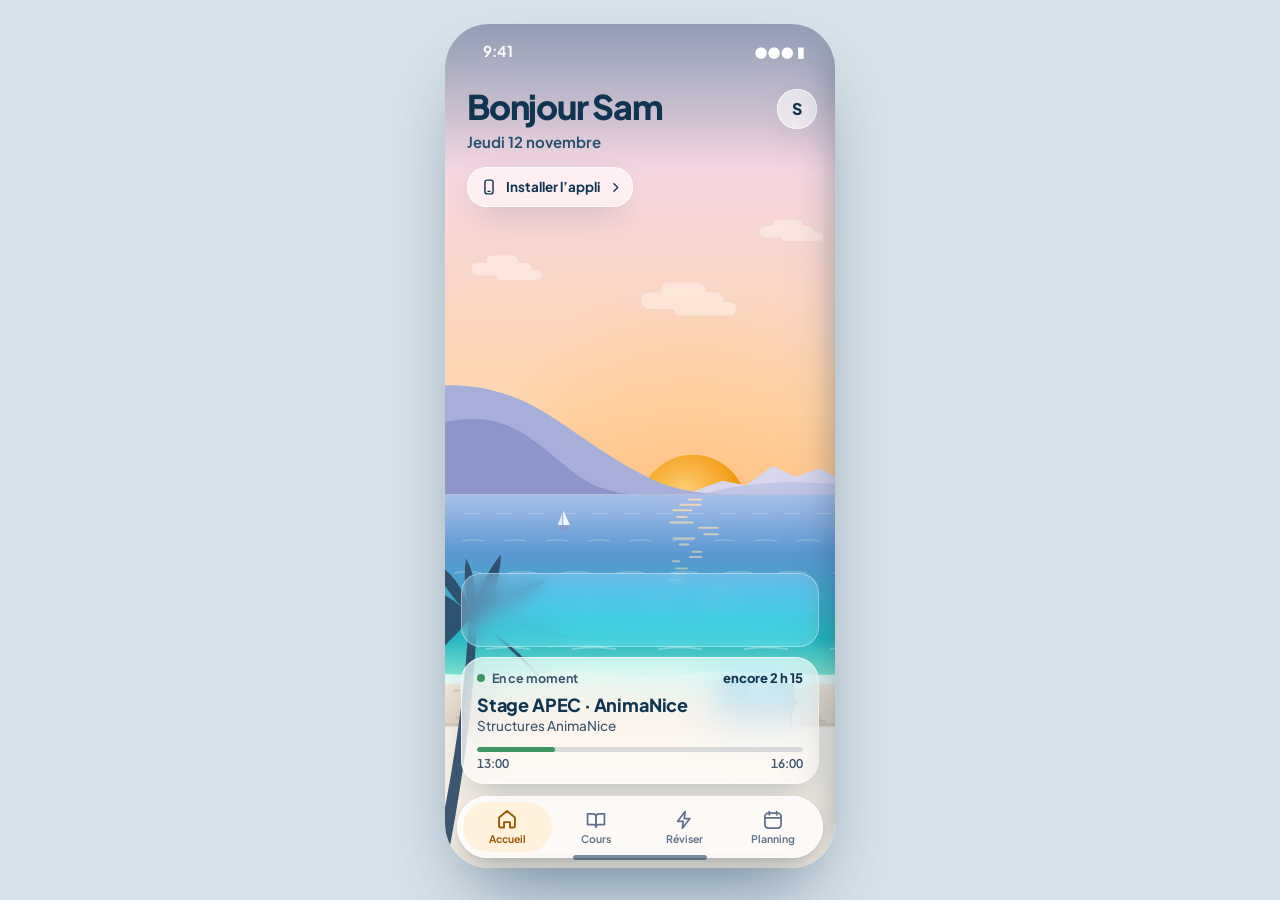
==== commit e30818b5: "Phase 4 prep, revision: bare home, moving sea, Cours as a path, day cards - Accueil: only the pictur" ====
--- a/docs/design/prototype.html
+++ b/docs/design/prototype.html
@@ -5,7 +5,7 @@
   block of this file goes in the app. The CSS here is meant to be copied, not re-invented.
 
   What works: the 4 tabs and their transitions, the floating glass tab bar, the living home
-  (sky by time of day, entrance, « Le savais-tu ? »), the coloured tab headers that shrink on
+  (sky by time of day, moving sea, boat and clouds, entrance, « le mot »), the coloured tab headers that shrink on
   scroll, one pushed page (tap a theme in Réviser), the install sheet (tap « Installer l'appli »).
   Try a sky with ?ciel=aube | jour | couchant | nuit, and the installed look with &installe. On a computer it shows inside a phone frame.
 
@@ -171,20 +171,23 @@
 .home__hello span { display: inline-block; }
 .home__date { font: 650 15px/1.3 var(--font); color: var(--on-sky-2); margin: 6px 0 0; }
 .home__me { width: 40px; height: 40px; border-radius: 50%; display: grid; place-items: center; font: 800 16px/1 var(--font); color: var(--on-glass); }
-/* « Le savais-tu ? »: one course fact at a time, its words arriving one by one. */
-.fact { margin: 16px 0 0; max-width: 270px; font: 550 14px/1.42 var(--font); color: var(--on-sky-2); min-height: 60px; }
-.fact b { display: block; font: 750 12px/1.2 var(--font); color: var(--on-sky); margin-bottom: 3px; }
-.fact .w { display: inline-block; opacity: 0; transform: translateY(8px); filter: blur(4px); animation: word 520ms var(--ease-out) forwards; animation-delay: calc(var(--n) * 38ms); }
-.fact.is-out { opacity: 0; transition: opacity 400ms; }
+/* « Le mot »: one short line above the card (a sentence the owner added, or a course fact).
+   Barely-there glass, so it never fights the picture. Its words arrive one by one. */
+.mot { margin: 0; padding: 12px 15px 13px; border-radius: 20px; font: 600 14.5px/1.42 var(--font); color: var(--on-glass); min-height: 74px;
+       background: color-mix(in srgb, var(--glass) 42%, transparent); -webkit-backdrop-filter: blur(10px) saturate(150%); backdrop-filter: blur(10px) saturate(150%);
+       box-shadow: inset 0 0 0 1px color-mix(in srgb, var(--glass-line) 55%, transparent); transition: opacity 400ms; }
+.mot small { display: block; font: 700 11.5px/1.2 var(--font); color: var(--on-glass-2); margin-bottom: 4px; }
+.mot .w { display: inline-block; opacity: 0; transform: translateY(8px); filter: blur(4px); animation: word 520ms var(--ease-out) forwards; animation-delay: calc(var(--n) * 38ms); }
+.mot.is-out { opacity: 0; }
 @keyframes word { to { opacity: 1; transform: none; filter: none; } }
 
 .glass { background: var(--glass); -webkit-backdrop-filter: var(--glass-blur); backdrop-filter: var(--glass-blur);
          box-shadow: var(--glass-shadow), inset 0 0 0 1px var(--glass-line); color: var(--on-glass); }
-/* The dock: what's on now, then two ways out. It sits just above the tab bar. */
+/* The dock: the word of the moment, then what's on now. Nothing else. It sits just above the tab bar. */
 .home__dock { position: absolute; left: var(--gutter); right: var(--gutter); bottom: calc(var(--tabbar-space) - 2px); display: grid; gap: 10px; }
-/* Not installed yet: this pill takes the place of « Le savais-tu ? ». Installed: it is never shown. */
+/* Not installed yet: a pill under the date. Installed: it is never shown. */
 .install { display: inline-flex; align-items: center; gap: 8px; height: 40px; margin-top: 16px; padding: 0 10px 0 13px; border-radius: 20px; font: 700 13.5px/1 var(--font); }
-.app:not(.is-installed) .fact, .app.is-installed .install { display: none; }
+.app.is-installed .install { display: none; }
 .now { display: block; padding: 15px 16px 14px; border-radius: 24px; }
 .now__label { display: flex; align-items: center; gap: 7px; font: 700 12.5px/1 var(--font); color: var(--on-glass-2); }
 .now__label b { margin-left: auto; font: 750 13px/1 var(--font); color: var(--on-glass); }
@@ -195,29 +198,31 @@
 .now__bar { height: 5px; border-radius: 3px; background: color-mix(in srgb, var(--on-glass) 14%, transparent); margin-top: 12px; overflow: hidden; }
 .now__bar i { display: block; height: 100%; width: 24%; border-radius: 3px; background: var(--olivier); }
 .now__times { display: flex; justify-content: space-between; margin-top: 6px; font: 600 12px/1 var(--font); color: var(--on-glass-2); font-variant-numeric: tabular-nums; }
-.home__go { display: grid; grid-template-columns: 1fr 1fr; gap: 10px; }
-.go { display: flex; align-items: center; gap: 11px; padding: 12px 12px 12px 13px; border-radius: 22px; min-height: 66px; }
-.go__icon { width: 40px; height: 40px; border-radius: 14px; display: grid; place-items: center; flex: none; color: #fff; }
-.go b { display: block; font: 750 15px/1.2 var(--font); }
-.go small { display: block; font: 550 12px/1.25 var(--font); color: var(--on-glass-2); margin-top: 2px; }
-
-/* The living scene (classes come from docs/design/baie.py). Only while Accueil is on screen. */
+
+/* The living scene (classes come from docs/design/baie.py). Only while Accueil is on screen.
+   Three speeds, as outside: the clouds drift slowly, the boat sails a little faster, the sea is the
+   fastest (and its near rows faster than its far ones). Everything loops without a jump:
+   a cloud or the boat leaves on one side and comes back on the other; a row of crests slides by
+   exactly one crest. The negative delays start each thing where it is drawn. */
+.home.is-on .b-cloud  { animation: drift 150s linear infinite; animation-delay: -75s; }
+.home.is-on .b-cloud:nth-of-type(2n) { animation-duration: 210s; animation-delay: -105s; }
+.home.is-on .b-cloud:nth-of-type(3n) { animation-duration: 120s; animation-delay: -60s; }
+.home.is-on .b-boat   { animation: sail 110s linear infinite; animation-delay: -44s; }
+.home.is-on .b-swell  { animation: swell var(--t) linear infinite; }
+.home.is-on .b-wave   { animation: wave 2.8s ease-in-out infinite alternate; }
+.home.is-on .b-glit   { animation: glit 2.2s ease-in-out infinite alternate; }
+.home.is-on .b-glit:nth-of-type(3n)   { animation-delay: -.8s; animation-duration: 1.7s; }
+.home.is-on .b-glit:nth-of-type(3n+1) { animation-delay: -1.5s; animation-duration: 2.9s; }
 .home.is-on .b-glow   { animation: glow 7s ease-in-out infinite alternate; }
-.home.is-on .b-glit   { animation: glit 3.4s ease-in-out infinite alternate; }
-.home.is-on .b-glit:nth-of-type(3n)   { animation-delay: -1.1s; animation-duration: 2.6s; }
-.home.is-on .b-glit:nth-of-type(3n+1) { animation-delay: -2.3s; animation-duration: 4.1s; }
-.home.is-on .b-boat   { animation: boat 46s ease-in-out infinite alternate; }
-.home.is-on .b-cloud  { animation: cloud 80s linear infinite alternate; }
-.home.is-on .b-cloud:nth-of-type(2n) { animation-duration: 110s; animation-direction: alternate-reverse; }
-.home.is-on .b-wave   { animation: wave 5.5s ease-in-out infinite alternate; }
-.home.is-on .b-fronds { animation: fronds 6.5s ease-in-out infinite alternate; }
+.home.is-on .b-fronds { animation: fronds 5s ease-in-out infinite alternate; }
 .home.is-on .b-star:nth-of-type(4n) { animation: glit 2.8s ease-in-out infinite alternate; }
+@keyframes drift  { from { transform: translateX(-430px); } to { transform: translateX(430px); } }
+@keyframes sail   { from { transform: translateX(-200px); } to { transform: translateX(300px); } }
+@keyframes swell  { to { transform: translateX(calc(var(--s) * -1)); } }
+@keyframes wave   { from { transform: translateX(-9px); } to { transform: translateX(9px); } }
+@keyframes glit   { from { opacity: .1; } }
 @keyframes glow   { from { transform: scale(1); opacity: .86; } to { transform: scale(1.09); opacity: 1; } }
-@keyframes glit   { from { opacity: .12; } }
-@keyframes boat   { from { transform: translate(-10px, 0); } 50% { transform: translate(8px, -1px); } to { transform: translate(26px, 0); } }
-@keyframes cloud  { from { transform: translateX(-16px); } to { transform: translateX(22px); } }
-@keyframes wave   { from { transform: translateX(-7px); } to { transform: translateX(7px); } }
-@keyframes fronds { from { transform: rotate(-1.4deg); } to { transform: rotate(1.8deg); } }
+@keyframes fronds { from { transform: rotate(-1.6deg); } to { transform: rotate(2.2deg); } }
 
 /* Opening the app: the picture settles, the sun comes up, the words and the glass follow. Once. */
 .home.is-opening .home__sky svg { animation: sky-in 1300ms var(--ease-out) both; }
@@ -240,7 +245,7 @@
 .hd::before { width: 260px; height: 260px; right: -90px; top: -120px; background: radial-gradient(closest-side, rgba(255, 255, 255, .26), transparent); }
 .hd::after  { width: 220px; height: 220px; left: -80px; bottom: -130px; background: radial-gradient(closest-side, rgba(255, 255, 255, .16), transparent); }
 .hd > * { position: relative; z-index: 1; }
-.hd--lift { padding-bottom: 76px; }
+.hd--lift { padding-bottom: 96px; }
 .hd__row { display: flex; align-items: center; justify-content: space-between; gap: 10px; min-height: 44px; }
 .hd__title { font: 800 30px/1.1 var(--font); letter-spacing: -.03em; margin: 0; }
 .hd__sub { font: 550 14px/1.4 var(--font); opacity: .88; margin: 4px 0 0; }
@@ -302,14 +307,26 @@
 .ring { width: 46px; height: 46px; flex: none; }
 .play { width: 44px; height: 44px; border-radius: 50%; display: grid; place-items: center; background: #fff; color: var(--mode-deep); flex: none; box-shadow: 0 6px 16px -6px rgba(0, 0, 0, .35); }
 
-/* Planning: the week strip is a white card half on the header. */
-.week { display: grid; grid-template-columns: repeat(7, 1fr); gap: 4px; padding: 10px 6px 8px; }
-.day { display: flex; flex-direction: column; align-items: center; gap: 5px; }
-.day small { font: 650 11px/1.3 var(--font); color: var(--ink-3); }
-.day b { width: 40px; height: 40px; border-radius: 14px; display: grid; place-items: center; font: 750 16px/1 var(--font); font-variant-numeric: tabular-nums; transition: background var(--t-base), color var(--t-base), transform 380ms var(--ease-spring); }
-.day.off b { color: var(--ink-3); font-weight: 600; }
-.day.on b { background: var(--azur-ink); color: var(--on-accent); transform: scale(1.06); }
-.dots { display: flex; gap: 3px; height: 6px; } .dots i { width: 6px; height: 6px; border-radius: 50%; background: var(--c); }
+/* Planning: one card per day, half on the header. Each says the day, the date and what's on;
+   two small bars show the morning and the afternoon. The strip slides sideways; today is centred. */
+.days { display: flex; gap: 8px; overflow-x: auto; scroll-snap-type: x mandatory; scrollbar-width: none; margin: -78px calc(var(--gutter) * -1) 6px; padding: 8px var(--gutter) 16px; }
+.days::-webkit-scrollbar { display: none; }
+.dcard { flex: 0 0 70px; height: 112px; padding: 11px 6px 10px; border-radius: 22px; display: flex; flex-direction: column; align-items: center; text-align: center; scroll-snap-align: center;
+         background: var(--surface); box-shadow: var(--shadow); transition: transform 380ms var(--ease-spring), background var(--t-base), box-shadow var(--t-base); }
+.dcard small { font: 650 11.5px/1 var(--font); color: var(--ink-3); }
+.dcard b { font: 800 23px/1.1 var(--font); letter-spacing: -.02em; margin-top: 4px; font-variant-numeric: tabular-nums; }
+.dcard span { font: 650 10.5px/1.2 var(--font); color: var(--ink-2); margin-top: 4px; display: -webkit-box; -webkit-line-clamp: 2; -webkit-box-orient: vertical; overflow: hidden; }
+.halves { margin-top: auto; display: flex; gap: 3px; height: 4px; } .halves i { width: 19px; height: 4px; border-radius: 2px; background: var(--c, var(--line)); }
+.dcard.on { color: #fff; background: linear-gradient(160deg, #2B95DA, #0A5489); transform: translateY(-6px) scale(1.05); box-shadow: 0 16px 26px -12px rgba(10, 84, 137, .75); }
+.dcard.on small, .dcard.on span { color: rgba(255, 255, 255, .88); } .dcard.on .halves i { background: #fff; }
+.dcard.off { background: color-mix(in srgb, var(--surface) 72%, transparent); box-shadow: none; } .dcard.off b, .dcard.off span { color: var(--ink-3); }
+/* The day's half-days on a little time line. */
+.slots { position: relative; display: grid; gap: 10px; }
+.slot { display: flex; gap: 12px; align-items: stretch; padding: 14px 14px 14px 12px; border-radius: 20px; background: var(--surface); box-shadow: var(--shadow); }
+.slot__when { width: 46px; flex: none; font: 750 14px/1.25 var(--font); font-variant-numeric: tabular-nums; text-align: right; }
+.slot__when span { display: block; font: 500 12.5px/1.3 var(--font); color: var(--ink-3); }
+.slot.is-now { background: linear-gradient(150deg, color-mix(in srgb, var(--c) 15%, var(--surface)), var(--surface) 75%); box-shadow: var(--shadow), inset 0 0 0 1.5px color-mix(in srgb, var(--c) 45%, transparent); }
+.slot__bar { height: 4px; border-radius: 2px; margin-top: 9px; background: color-mix(in srgb, var(--c) 18%, var(--surface-2)); overflow: hidden; } .slot__bar i { display: block; height: 100%; width: 24%; background: var(--c); border-radius: 2px; }
 .weekhead { display: flex; align-items: center; justify-content: space-between; margin-top: 12px; font: 700 16px/1 var(--font); }
 .banner { display: flex; gap: 10px; align-items: flex-start; margin: 0 0 14px; padding: 12px 14px; border-radius: 16px; background: var(--citron-tint); font: 500 13px/1.4 var(--font); color: var(--ink-2); }
 .banner b { color: var(--ink); font-weight: 700; }
@@ -317,7 +334,21 @@
 .row__time span { display: block; font: 500 13px/1.3 var(--font); color: var(--ink-3); }
 .slot-bar { width: 4px; align-self: stretch; border-radius: 2px; flex: none; background: var(--c); }
 
-/* Cours: one row per document. The square says what kind of file it is. */
+/* Cours: the programme as a path. One card per chapter, in the order of the year, on a line. */
+.filters { display: flex; gap: 8px; margin-top: 14px; overflow-x: auto; scrollbar-width: none; }
+.filters span { flex: none; height: 34px; padding: 0 14px; border-radius: 17px; display: grid; place-items: center; font: 700 13px/1 var(--font); color: #fff; background: var(--glass-on-color); box-shadow: inset 0 0 0 1px var(--glass-on-color-line); }
+.filters span.on { background: #fff; color: var(--mode-deep); box-shadow: 0 2px 8px rgba(0, 0, 0, .14); }
+.path { position: relative; display: grid; gap: 12px; }
+.path::before { content: ""; position: absolute; left: 21px; top: 30px; bottom: 30px; border-left: 2px dashed var(--line); }
+.chap { position: relative; display: flex; gap: 12px; align-items: flex-start; }
+.chap__n { position: relative; z-index: 1; width: 44px; height: 44px; border-radius: 50%; display: grid; place-items: center; flex: none; margin-top: 10px; font: 800 16px/1 var(--font);
+           background: var(--c-ink); color: var(--on-accent); box-shadow: 0 0 0 5px var(--bg); }
+.chap__card { flex: 1; min-width: 0; padding: 14px 14px 13px; border-radius: 20px; box-shadow: var(--shadow); background: linear-gradient(155deg, color-mix(in srgb, var(--c) 14%, var(--surface)), var(--surface) 70%); }
+.chap__when { font: 650 12px/1.2 var(--font); color: var(--c-ink); }
+.chap__title { font: 750 16px/1.25 var(--font); margin: 3px 0 2px; }
+.chap__acts { display: flex; flex-wrap: wrap; gap: 6px; margin-top: 10px; }
+.pill { display: inline-flex; align-items: center; gap: 5px; height: 28px; padding: 0 10px; border-radius: 14px; font: 700 12px/1 var(--font); background: var(--c-tint); color: var(--c-ink); }
+.pill--soon { background: var(--surface-2); color: var(--ink-3); }
 .doc-kind { width: 40px; height: 46px; border-radius: 10px; display: grid; place-items: center; flex: none; font: 800 10px/1 var(--font); letter-spacing: .02em; background: var(--c-tint); color: var(--c-ink); }
 
 /* ======================================================================================
@@ -338,7 +369,7 @@
 .btn { display: flex; align-items: center; justify-content: center; height: 48px; border-radius: 15px; font: 700 16px/1 var(--font); background: var(--btn); color: var(--on-btn); width: 100%; margin-top: 20px; }
 
 /* Calm phones: no movement, everything is simply there. */
-@media (prefers-reduced-motion: reduce) { *, *::before, *::after { animation: none !important; transition-duration: 1ms !important; } .fact .w { opacity: 1; transform: none; filter: none; } }
+@media (prefers-reduced-motion: reduce) { *, *::before, *::after { animation: none !important; transition-duration: 1ms !important; } .mot .w { opacity: 1; transform: none; filter: none; } }
 
 /* ======================================================================================
    8. ONLY FOR THIS PROTOTYPE: a phone frame on a computer, with fake safe areas and a fake clock.
@@ -390,23 +421,19 @@
       <div>
         <h1 class="home__hello"><span style="--i:0">Bonjour</span> <span style="--i:1">Sam</span></h1>
         <p class="home__date">Jeudi 12 novembre</p>
-        <p class="fact" aria-live="off"></p>
         <button class="install glass tap" data-open-sheet><svg class="i i--s"><use href="#phone"/></svg>Installer l’appli<svg class="i i--xs"><use href="#right"/></svg></button>
       </div>
       <button class="home__me glass tap" aria-label="Profil">S</button>
     </header>
     <div class="home__dock">
-      <a class="now glass tap" style="--i:0" data-go="planning">
+      <p class="mot" style="--i:0" aria-live="off"></p>
+      <a class="now glass tap" style="--i:1" data-go="planning">
         <div class="now__label"><i class="pulse"></i>En ce moment<b>encore 2&nbsp;h&nbsp;15</b></div>
         <div class="now__title">Stage APEC · AnimaNice</div>
         <div class="now__place">Structures AnimaNice</div>
         <div class="now__bar"><i></i></div>
         <div class="now__times"><span>13:00</span><span>16:00</span></div>
       </a>
-      <div class="home__go" style="--i:1">
-        <a class="go glass tap" data-go="reviser"><span class="go__icon" style="background:linear-gradient(150deg,#00B595,#007A65)"><svg class="i"><use href="#bolt"/></svg></span><span><b>Réviser</b><small>Leçon 1, 4 sur 10</small></span></a>
-        <a class="go glass tap" data-go="cours"><span class="go__icon" style="background:linear-gradient(150deg,#8F7CF8,#5B49D6)"><svg class="i"><use href="#book"/></svg></span><span><b>Cours</b><small>12 documents</small></span></a>
-      </div>
     </div>
   </section>
 
@@ -415,24 +442,16 @@
     <div class="topbar">Cours</div>
     <header class="hd">
       <div class="hd__row"><h1 class="hd__title">Cours</h1></div>
-      <p class="hd__sub">Les documents de la formation, rangés par thème.</p>
-      <div class="gsearch"><svg class="i i--s"><use href="#search"/></svg>Chercher un document</div>
+      <p class="hd__sub">Le programme dans l’ordre de l’année. Chaque étape a son quiz et ses documents.</p>
+      <div class="filters"><span class="on">Tout</span><span>BC1</span><span>BC2</span><span>BC3</span><span>Transversal</span></div>
     </header>
     <div class="body">
-      <h2 class="section-title rise" style="--i:0;margin-top:4px">Anatomie et mouvement <small>3 documents</small></h2>
-      <div class="list rise" style="--i:1">
-        <a class="row tap"><span class="doc-kind c-bougainvillier">PDF</span><div class="row__main"><div class="row__title">Anatomie du mouvement</div><div class="small muted">Le cours complet</div></div><svg class="i i--s chev"><use href="#right"/></svg></a>
-        <a class="row tap"><span class="doc-kind c-bougainvillier">PDF</span><div class="row__main"><div class="row__title">Les muscles</div><div class="small muted">Planches à connaître</div></div><svg class="i i--s chev"><use href="#right"/></svg></a>
-        <a class="row tap"><span class="doc-kind c-bougainvillier">PDF</span><div class="row__main"><div class="row__title">Récapitulatif des principaux mouvements <span class="tag c-turquoise">Nouveau</span></div></div><svg class="i i--s chev"><use href="#right"/></svg></a>
-      </div>
-      <h2 class="section-title rise" style="--i:2">Filières énergétiques <small>1 document</small></h2>
-      <div class="list rise" style="--i:3">
-        <a class="row tap"><span class="doc-kind c-soleil">DIAPO</span><div class="row__main"><div class="row__title">Les filières énergétiques</div><div class="small muted">Le diaporama du cours</div></div><svg class="i i--s chev"><use href="#right"/></svg></a>
-      </div>
-      <h2 class="section-title rise" style="--i:4">La fiche de séance <small>3 documents</small></h2>
-      <div class="list rise" style="--i:5">
-        <a class="row tap"><span class="doc-kind c-olivier">PDF</span><div class="row__main"><div class="row__title">La fiche de séance</div><div class="small muted">Leçon du 15 septembre</div></div><svg class="i i--s chev"><use href="#right"/></svg></a>
-        <a class="row tap"><span class="doc-kind c-olivier">XLS</span><div class="row__main"><div class="row__title">Fiche de séance type</div><div class="small muted">Le modèle à remplir</div></div><svg class="i i--s chev"><use href="#right"/></svg></a>
+      <div class="path">
+        <a class="chap tap rise c-olivier" style="--i:0"><span class="chap__n">1</span><div class="chap__card"><div class="chap__when">Septembre · BC3</div><div class="chap__title">La fiche de séance</div><div class="small muted">Construire une séance, de l’objectif au bilan.</div><div class="chap__acts"><span class="pill"><svg class="i i--xs"><use href="#bolt"/></svg>Quiz 7/10</span><span class="pill"><svg class="i i--xs"><use href="#book"/></svg>3 documents</span><span class="pill pill--soon">Fiche bientôt</span></div></div></a>
+        <a class="chap tap rise c-bougainvillier" style="--i:1"><span class="chap__n">2</span><div class="chap__card"><div class="chap__when">Septembre · BC3</div><div class="chap__title">Anatomie et mouvement</div><div class="small muted">Os, articulations, muscles : comment le corps bouge.</div><div class="chap__acts"><span class="pill"><svg class="i i--xs"><use href="#bolt"/></svg>Quiz 4/20</span><span class="pill"><svg class="i i--xs"><use href="#book"/></svg>3 documents</span><span class="pill pill--soon">Fiche bientôt</span></div></div></a>
+        <a class="chap tap rise c-soleil" style="--i:2"><span class="chap__n">3</span><div class="chap__card"><div class="chap__when">Septembre · BC3</div><div class="chap__title">Filières énergétiques</div><div class="small muted">D’où vient l’énergie de l’effort.</div><div class="chap__acts"><span class="pill"><svg class="i i--xs"><use href="#bolt"/></svg>Quiz 10/10</span><span class="pill"><svg class="i i--xs"><use href="#book"/></svg>1 document</span><span class="pill pill--soon">Fiche bientôt</span></div></div></a>
+        <a class="chap tap rise c-azur" style="--i:3"><span class="chap__n">4</span><div class="chap__card"><div class="chap__when">Septembre · Transversal</div><div class="chap__title">Rôle et obligations de l’éducateur</div><div class="small muted">Ce que la loi attend de toi.</div><div class="chap__acts"><span class="pill"><svg class="i i--xs"><use href="#bolt"/></svg>Quiz</span><span class="pill"><svg class="i i--xs"><use href="#book"/></svg>2 documents</span><span class="pill pill--soon">Fiche bientôt</span></div></div></a>
+        <a class="chap tap rise c-turquoise" style="--i:4"><span class="chap__n">5</span><div class="chap__card"><div class="chap__when">Octobre · BC3</div><div class="chap__title">Activités d’entretien corporel</div><div class="small muted">Forme, santé, bien-être : les pratiques et leurs publics.</div><div class="chap__acts"><span class="pill"><svg class="i i--xs"><use href="#bolt"/></svg>Quiz</span><span class="pill"><svg class="i i--xs"><use href="#book"/></svg>1 document</span><span class="pill pill--soon">Fiche bientôt</span></div></div></a>
       </div>
     </div>
   </section>
@@ -472,23 +491,23 @@
       <div class="gseg"><span class="on">Semaine</span><span>Mois</span><span>Année</span></div>
       <div class="weekhead"><span>9 – 15 novembre</span><span style="display:flex;gap:14px"><svg class="i i--s"><use href="#left"/></svg><svg class="i i--s"><use href="#right"/></svg></span></div>
     </header>
-    <div class="body body--lift">
-      <div class="card week rise" style="--i:0">
-        <div class="day"><small>L</small><b>9</b><span class="dots c-olivier"><i></i><i></i></span></div>
-        <div class="day"><small>M</small><b>10</b><span class="dots c-olivier"><i></i><i></i></span></div>
-        <div class="day"><small>M</small><b>11</b><span class="dots c-galet"><i></i></span></div>
-        <div class="day on"><small>J</small><b>12</b><span class="dots c-olivier"><i></i><i></i></span></div>
-        <div class="day"><small>V</small><b>13</b><span class="dots"><i style="background:var(--olivier)"></i><i style="background:var(--galet)"></i></span></div>
-        <div class="day off"><small>S</small><b>14</b><span class="dots"></span></div>
-        <div class="day off"><small>D</small><b>15</b><span class="dots"></span></div>
+    <div class="body">
+      <div class="days rise" style="--i:0">
+        <a class="dcard tap c-olivier"><small>lun.</small><b>9</b><span>Stage APEC</span><div class="halves"><i></i><i></i></div></a>
+        <a class="dcard tap c-olivier"><small>mar.</small><b>10</b><span>Stage APEC</span><div class="halves"><i></i><i></i></div></a>
+        <a class="dcard tap off"><small>mer.</small><b>11</b><span>Férié</span><div class="halves"></div></a>
+        <a class="dcard tap on"><small>jeu.</small><b>12</b><span>Stage APEC</span><div class="halves"><i></i><i></i></div></a>
+        <a class="dcard tap c-olivier"><small>ven.</small><b>13</b><span>Stage APEC</span><div class="halves"><i></i><i style="--c:var(--galet)"></i></div></a>
+        <a class="dcard tap off"><small>sam.</small><b>14</b><span>Repos</span><div class="halves"></div></a>
+        <a class="dcard tap off"><small>dim.</small><b>15</b><span>Repos</span><div class="halves"></div></a>
       </div>
-      <div class="banner rise" style="--i:1"><svg class="i i--s" style="color:var(--citron-ink);margin-top:1px"><use href="#info"/></svg><span><b>Du 2 au 20 novembre</b>&nbsp;: stage APEC dans les AnimaNice. Tes horaires exacts sont sur ton planning de stage.</span></div>
-      <h2 class="section-title rise" style="--i:2;margin-top:0">Jeudi 12 novembre <small>Aujourd’hui</small></h2>
-      <div class="list rise c-olivier" style="--i:3">
-        <a class="row tap"><div class="row__time">9:00<span>12:00</span></div><span class="slot-bar"></span><div class="row__main"><div class="row__title">Stage APEC · AnimaNice</div><div class="small muted">Structures AnimaNice, Ville de Nice</div></div><svg class="i i--s chev"><use href="#right"/></svg></a>
-        <a class="row tap"><div class="row__time">13:00<span>16:00</span></div><span class="slot-bar"></span><div class="row__main"><div class="row__title">Stage APEC · AnimaNice <span class="tag c-olivier">En cours</span></div><div class="small muted">Structures AnimaNice, Ville de Nice</div></div><svg class="i i--s chev"><use href="#right"/></svg></a>
+      <h2 class="section-title rise" style="--i:1;margin-top:0">Aujourd’hui <small>jeudi 12 novembre</small></h2>
+      <div class="slots rise c-olivier" style="--i:2">
+        <a class="slot tap"><div class="slot__when">9:00<span>12:00</span></div><span class="slot-bar"></span><div class="row__main"><div class="row__title">Stage APEC · AnimaNice</div><div class="small muted">Structures AnimaNice, Ville de Nice</div></div><svg class="i i--s chev" style="align-self:center"><use href="#right"/></svg></a>
+        <a class="slot tap is-now"><div class="slot__when">13:00<span>16:00</span></div><span class="slot-bar"></span><div class="row__main"><div class="row__title">Stage APEC · AnimaNice <span class="tag c-olivier">En cours</span></div><div class="small muted">Structures AnimaNice, encore 2&nbsp;h&nbsp;15</div><div class="slot__bar"><i></i></div></div><svg class="i i--s chev" style="align-self:center"><use href="#right"/></svg></a>
       </div>
-      <div class="list rise" style="--i:4;margin-top:14px">
+      <div class="banner rise" style="--i:3;margin-top:14px"><svg class="i i--s" style="color:var(--citron-ink);margin-top:1px"><use href="#info"/></svg><span><b>Du 2 au 20 novembre</b>&nbsp;: stage APEC dans les AnimaNice. Tes horaires exacts sont sur ton planning de stage.</span></div>
+      <div class="list rise" style="--i:4;margin-top:0">
         <a class="row tap c-bougainvillier"><span class="tile-icon"><svg class="i i--s"><use href="#flag"/></svg></span><div class="row__main"><div class="row__title">Dates clés</div><div class="small muted">Prochaine&nbsp;: dossier BC3, 15&nbsp;mars</div></div><svg class="i i--s chev"><use href="#right"/></svg></a>
       </div>
     </div>
@@ -583,20 +602,23 @@
 setSky(["aube", "jour", "couchant", "nuit"].includes(asked) ? asked : "aube");
 setTimeout(() => home.classList.remove("is-opening"), 2200);
 
-// « Le savais-tu ? »: content/savais-tu.json in the app. One fact, 9 seconds, then the next.
-const FACTS = [
-  "Les réserves d’ATP tiennent 2 à 3 secondes d’effort maximal.",
-  "Le corps compte environ 600 muscles, près de 40 % de la masse d’un adulte.",
-  "Les courbatures arrivent 24 à 48 heures après un effort inhabituel.",
-  "Un objectif de séance commence toujours par un verbe d’action.",
+// « Le mot »: content/mots.json (the owner's lines) first, then content/savais-tu.json. 9 seconds each.
+const MOTS = [
+  { label: "Le mot du jour", text: "On ne progresse pas en restant dans ce qu’on sait déjà faire." },
+  { label: "Le savais-tu ?", text: "Les réserves d’ATP tiennent 2 à 3 secondes d’effort maximal." },
+  { label: "Entendu en cours", text: "Une séance sans objectif, c’est une récréation." },
+  { label: "Le savais-tu ?", text: "Un objectif de séance commence toujours par un verbe d’action." },
 ];
-const fact = home.querySelector(".fact"); let f = 0;
-function showFact() {
-  fact.classList.remove("is-out");
-  fact.innerHTML = "<b>Le savais-tu ?</b>" + FACTS[f % FACTS.length].split(" ").map((w, n) => `<span class="w" style="--n:${n}">${w}</span>`).join(" ");
-  f += 1; setTimeout(() => fact.classList.add("is-out"), 8600);
+const mot = home.querySelector(".mot"); let f = 0;
+function showMot() {
+  const m = MOTS[f % MOTS.length]; f += 1;
+  mot.classList.remove("is-out");
+  mot.innerHTML = `<small>${m.label}${m.by ? " · " + m.by : ""}</small>` + m.text.split(" ").map((w, n) => `<span class="w" style="--n:${n}">${w}</span>`).join(" ");
+  setTimeout(() => mot.classList.add("is-out"), 8600);
 }
-setTimeout(() => { showFact(); setInterval(showFact, 9000); }, 1500);
+setTimeout(() => { showMot(); setInterval(showMot, 9000); }, 1500);
+// Planning: bring today's card to the middle of the strip.
+document.querySelector(".dcard.on")?.scrollIntoView({ inline: "center", block: "nearest" });
 </script>
 </body>
 </html>
